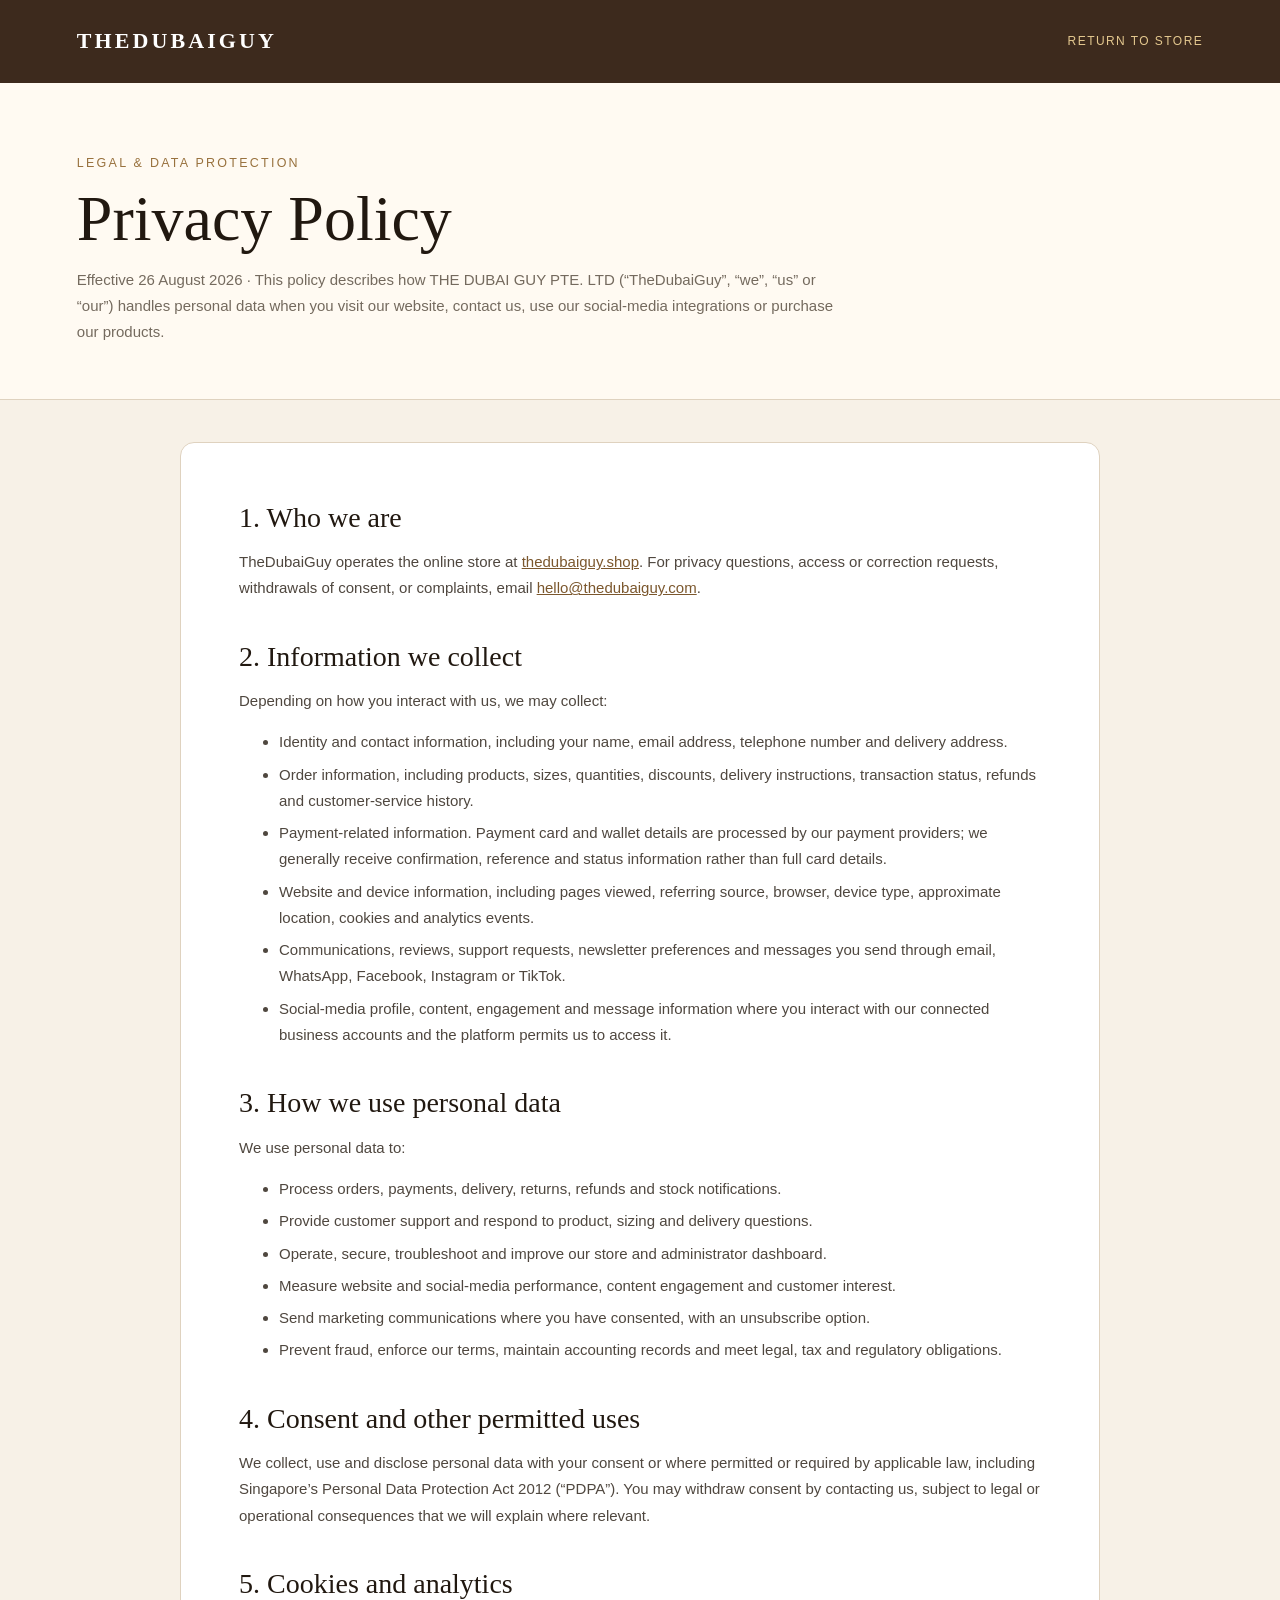
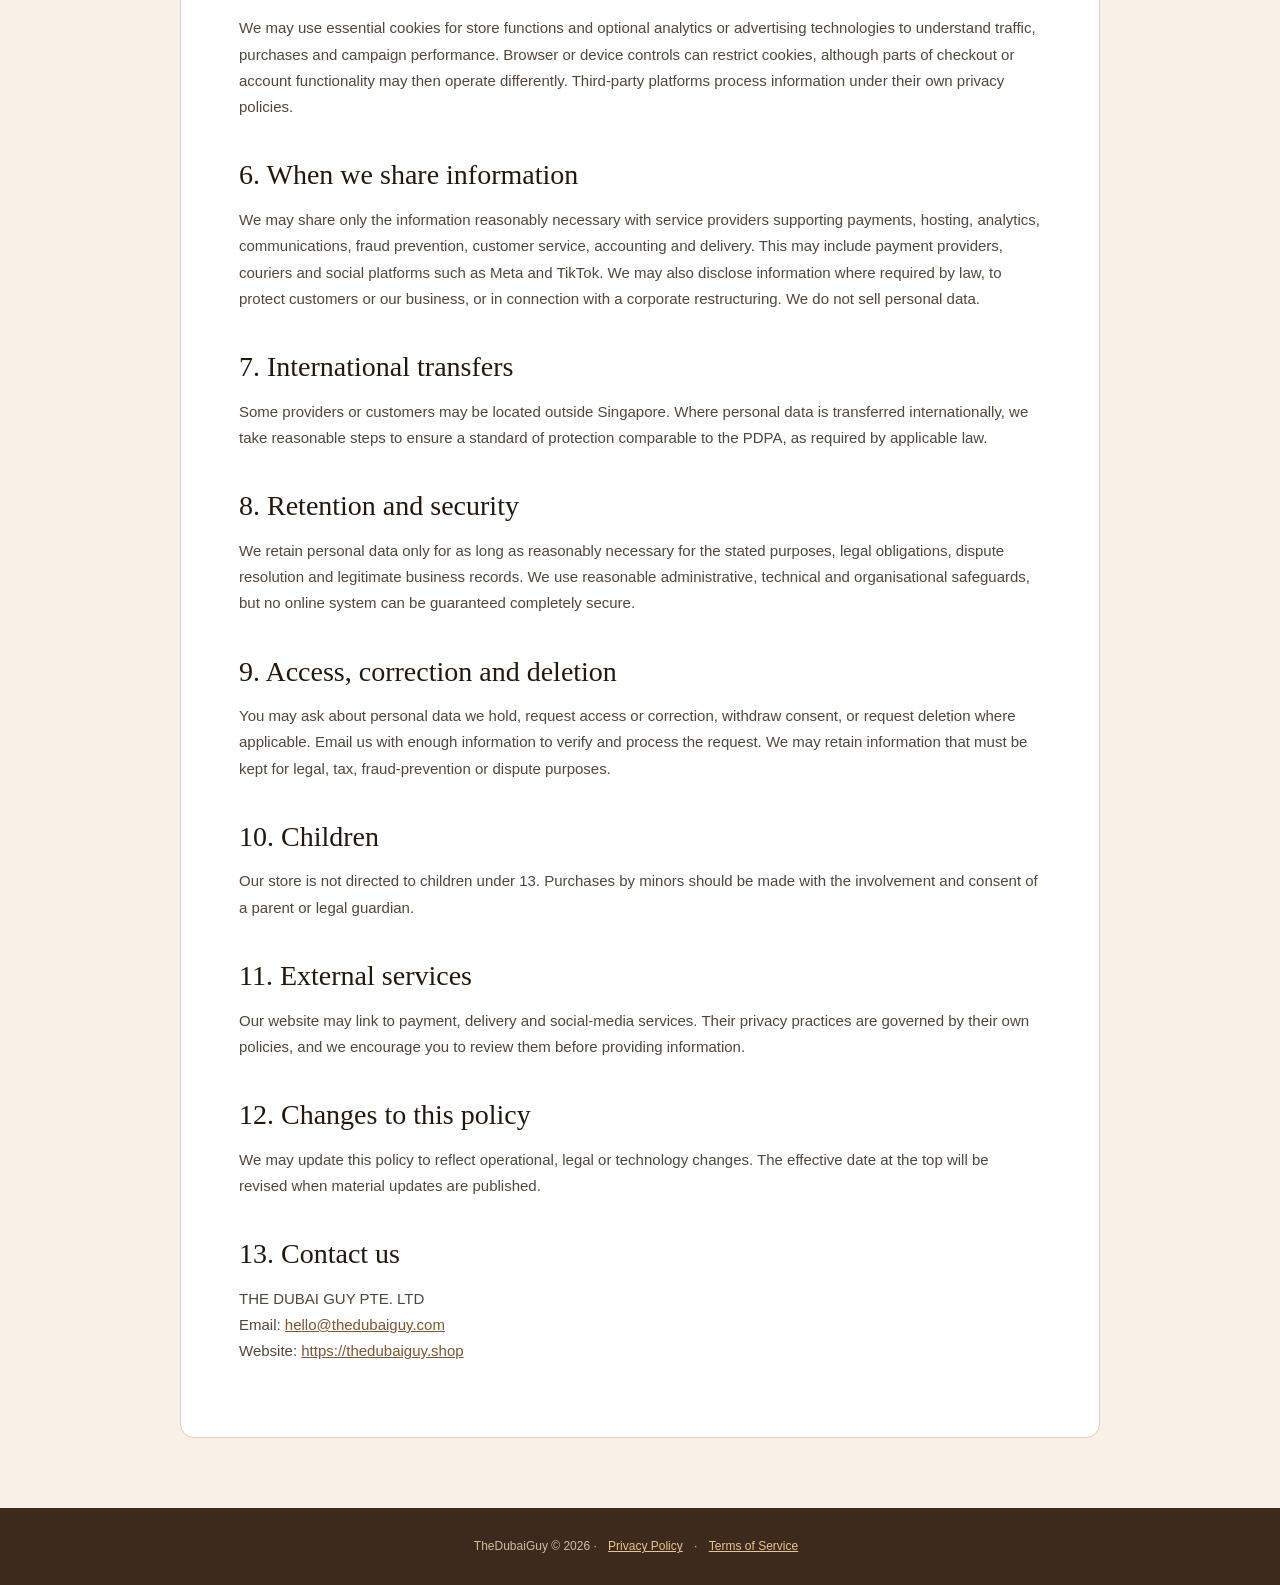
==== privacy-policy.html @ f6c122ce "Add files via upload" ====
<!doctype html>
<html lang="en">
<head>
  <meta charset="utf-8">
  <meta name="viewport" content="width=device-width,initial-scale=1">
  <title>Privacy Policy | TheDubaiGuy</title>
  <meta name="description" content="TheDubaiGuy Privacy Policy explaining how customer and website information is collected, used and protected.">
  <style>
    :root{--ink:#211810;--brown:#3d2a1d;--gold:#b38a4e;--cream:#f7f1e7;--line:#dfd2bf;--muted:#746a5e}*{box-sizing:border-box}body{margin:0;background:var(--cream);color:var(--ink);font:15px/1.75 Arial,sans-serif}header{background:var(--brown);color:#fff;padding:22px 6vw;display:flex;align-items:center;justify-content:space-between;gap:20px}header a{color:#e4c88f;text-decoration:none;font-size:12px;letter-spacing:.12em;text-transform:uppercase}header strong{font-family:Georgia,serif;font-size:22px;letter-spacing:.14em}.hero{padding:66px 6vw 38px;border-bottom:1px solid var(--line);background:#fffaf2}.hero small{color:#98713d;letter-spacing:.18em;text-transform:uppercase}.hero h1{font:500 clamp(38px,6vw,64px)/1 Georgia,serif;margin:12px 0 16px}.hero p{max-width:760px;color:var(--muted)}main{width:min(920px,88vw);margin:42px auto 70px;background:#fff;padding:clamp(24px,5vw,58px);border:1px solid var(--line);border-radius:14px}h2{font:500 28px/1.2 Georgia,serif;margin:38px 0 10px}h2:first-child{margin-top:0}h3{font-size:15px;margin:24px 0 6px}p,li{color:#4f473f}li{margin:6px 0}a{color:#7b572d}footer{text-align:center;padding:28px;background:var(--brown);color:#cdbd9f;font-size:12px}footer a{color:#e4c88f;margin:0 8px}@media(max-width:600px){header{align-items:flex-start;flex-direction:column}.hero{padding-top:45px}main{width:94vw;margin-top:20px}}
  </style>
</head>
<body>
<header><strong>THEDUBAIGUY</strong><a href="store.html">Return to Store</a></header>
<section class="hero"><small>Legal &amp; Data Protection</small><h1>Privacy Policy</h1><p>Effective 26 August 2026 · This policy describes how THE DUBAI GUY PTE. LTD (“TheDubaiGuy”, “we”, “us” or “our”) handles personal data when you visit our website, contact us, use our social-media integrations or purchase our products.</p></section>
<main>
  <h2>1. Who we are</h2>
  <p>TheDubaiGuy operates the online store at <a href="https://thedubaiguy.shop">thedubaiguy.shop</a>. For privacy questions, access or correction requests, withdrawals of consent, or complaints, email <a href="mailto:hello@thedubaiguy.com">hello@thedubaiguy.com</a>.</p>

  <h2>2. Information we collect</h2>
  <p>Depending on how you interact with us, we may collect:</p>
  <ul>
    <li>Identity and contact information, including your name, email address, telephone number and delivery address.</li>
    <li>Order information, including products, sizes, quantities, discounts, delivery instructions, transaction status, refunds and customer-service history.</li>
    <li>Payment-related information. Payment card and wallet details are processed by our payment providers; we generally receive confirmation, reference and status information rather than full card details.</li>
    <li>Website and device information, including pages viewed, referring source, browser, device type, approximate location, cookies and analytics events.</li>
    <li>Communications, reviews, support requests, newsletter preferences and messages you send through email, WhatsApp, Facebook, Instagram or TikTok.</li>
    <li>Social-media profile, content, engagement and message information where you interact with our connected business accounts and the platform permits us to access it.</li>
  </ul>

  <h2>3. How we use personal data</h2>
  <p>We use personal data to:</p>
  <ul>
    <li>Process orders, payments, delivery, returns, refunds and stock notifications.</li>
    <li>Provide customer support and respond to product, sizing and delivery questions.</li>
    <li>Operate, secure, troubleshoot and improve our store and administrator dashboard.</li>
    <li>Measure website and social-media performance, content engagement and customer interest.</li>
    <li>Send marketing communications where you have consented, with an unsubscribe option.</li>
    <li>Prevent fraud, enforce our terms, maintain accounting records and meet legal, tax and regulatory obligations.</li>
  </ul>

  <h2>4. Consent and other permitted uses</h2>
  <p>We collect, use and disclose personal data with your consent or where permitted or required by applicable law, including Singapore’s Personal Data Protection Act 2012 (“PDPA”). You may withdraw consent by contacting us, subject to legal or operational consequences that we will explain where relevant.</p>

  <h2>5. Cookies and analytics</h2>
  <p>We may use essential cookies for store functions and optional analytics or advertising technologies to understand traffic, purchases and campaign performance. Browser or device controls can restrict cookies, although parts of checkout or account functionality may then operate differently. Third-party platforms process information under their own privacy policies.</p>

  <h2>6. When we share information</h2>
  <p>We may share only the information reasonably necessary with service providers supporting payments, hosting, analytics, communications, fraud prevention, customer service, accounting and delivery. This may include payment providers, couriers and social platforms such as Meta and TikTok. We may also disclose information where required by law, to protect customers or our business, or in connection with a corporate restructuring. We do not sell personal data.</p>

  <h2>7. International transfers</h2>
  <p>Some providers or customers may be located outside Singapore. Where personal data is transferred internationally, we take reasonable steps to ensure a standard of protection comparable to the PDPA, as required by applicable law.</p>

  <h2>8. Retention and security</h2>
  <p>We retain personal data only for as long as reasonably necessary for the stated purposes, legal obligations, dispute resolution and legitimate business records. We use reasonable administrative, technical and organisational safeguards, but no online system can be guaranteed completely secure.</p>

  <h2>9. Access, correction and deletion</h2>
  <p>You may ask about personal data we hold, request access or correction, withdraw consent, or request deletion where applicable. Email us with enough information to verify and process the request. We may retain information that must be kept for legal, tax, fraud-prevention or dispute purposes.</p>

  <h2>10. Children</h2>
  <p>Our store is not directed to children under 13. Purchases by minors should be made with the involvement and consent of a parent or legal guardian.</p>

  <h2>11. External services</h2>
  <p>Our website may link to payment, delivery and social-media services. Their privacy practices are governed by their own policies, and we encourage you to review them before providing information.</p>

  <h2>12. Changes to this policy</h2>
  <p>We may update this policy to reflect operational, legal or technology changes. The effective date at the top will be revised when material updates are published.</p>

  <h2>13. Contact us</h2>
  <p>THE DUBAI GUY PTE. LTD<br>Email: <a href="mailto:hello@thedubaiguy.com">hello@thedubaiguy.com</a><br>Website: <a href="https://thedubaiguy.shop">https://thedubaiguy.shop</a></p>
</main>
<footer>TheDubaiGuy © 2026 · <a href="privacy-policy.html">Privacy Policy</a> · <a href="terms-of-service.html">Terms of Service</a></footer>
</body>
</html>
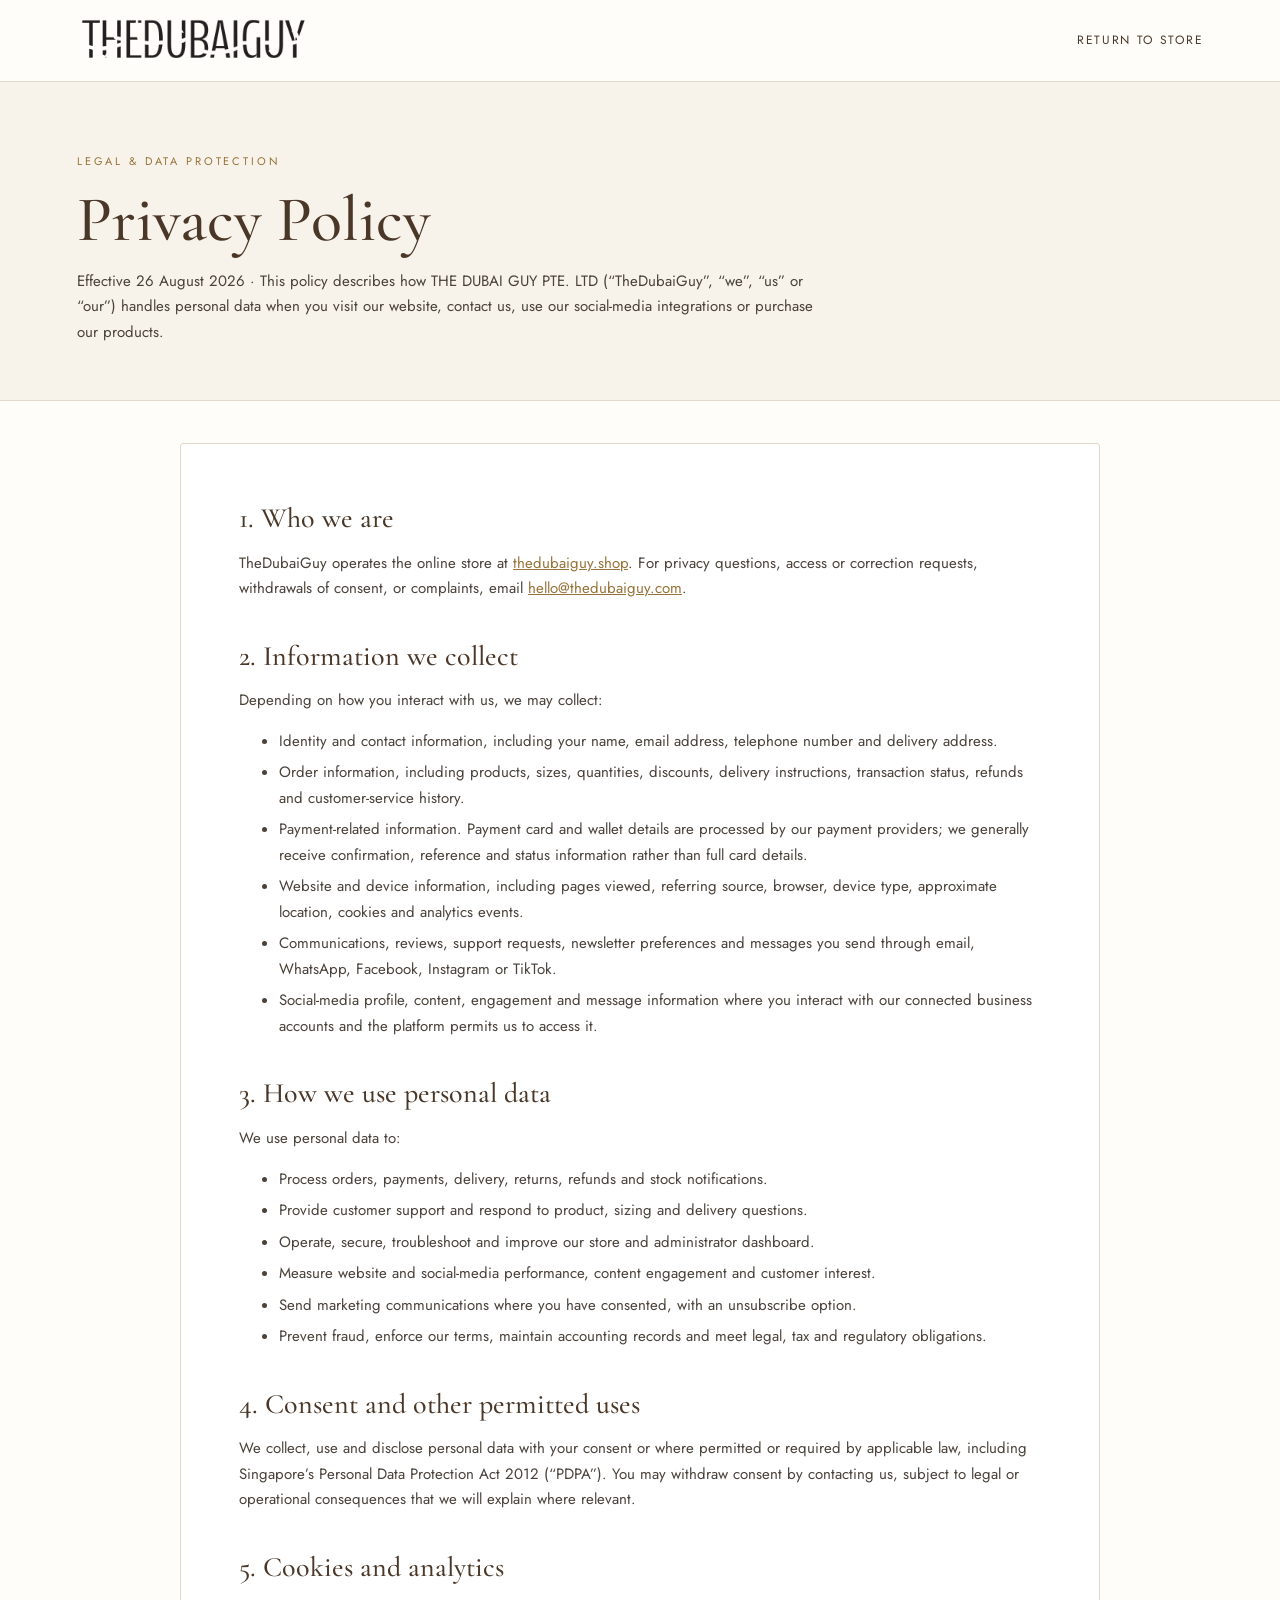
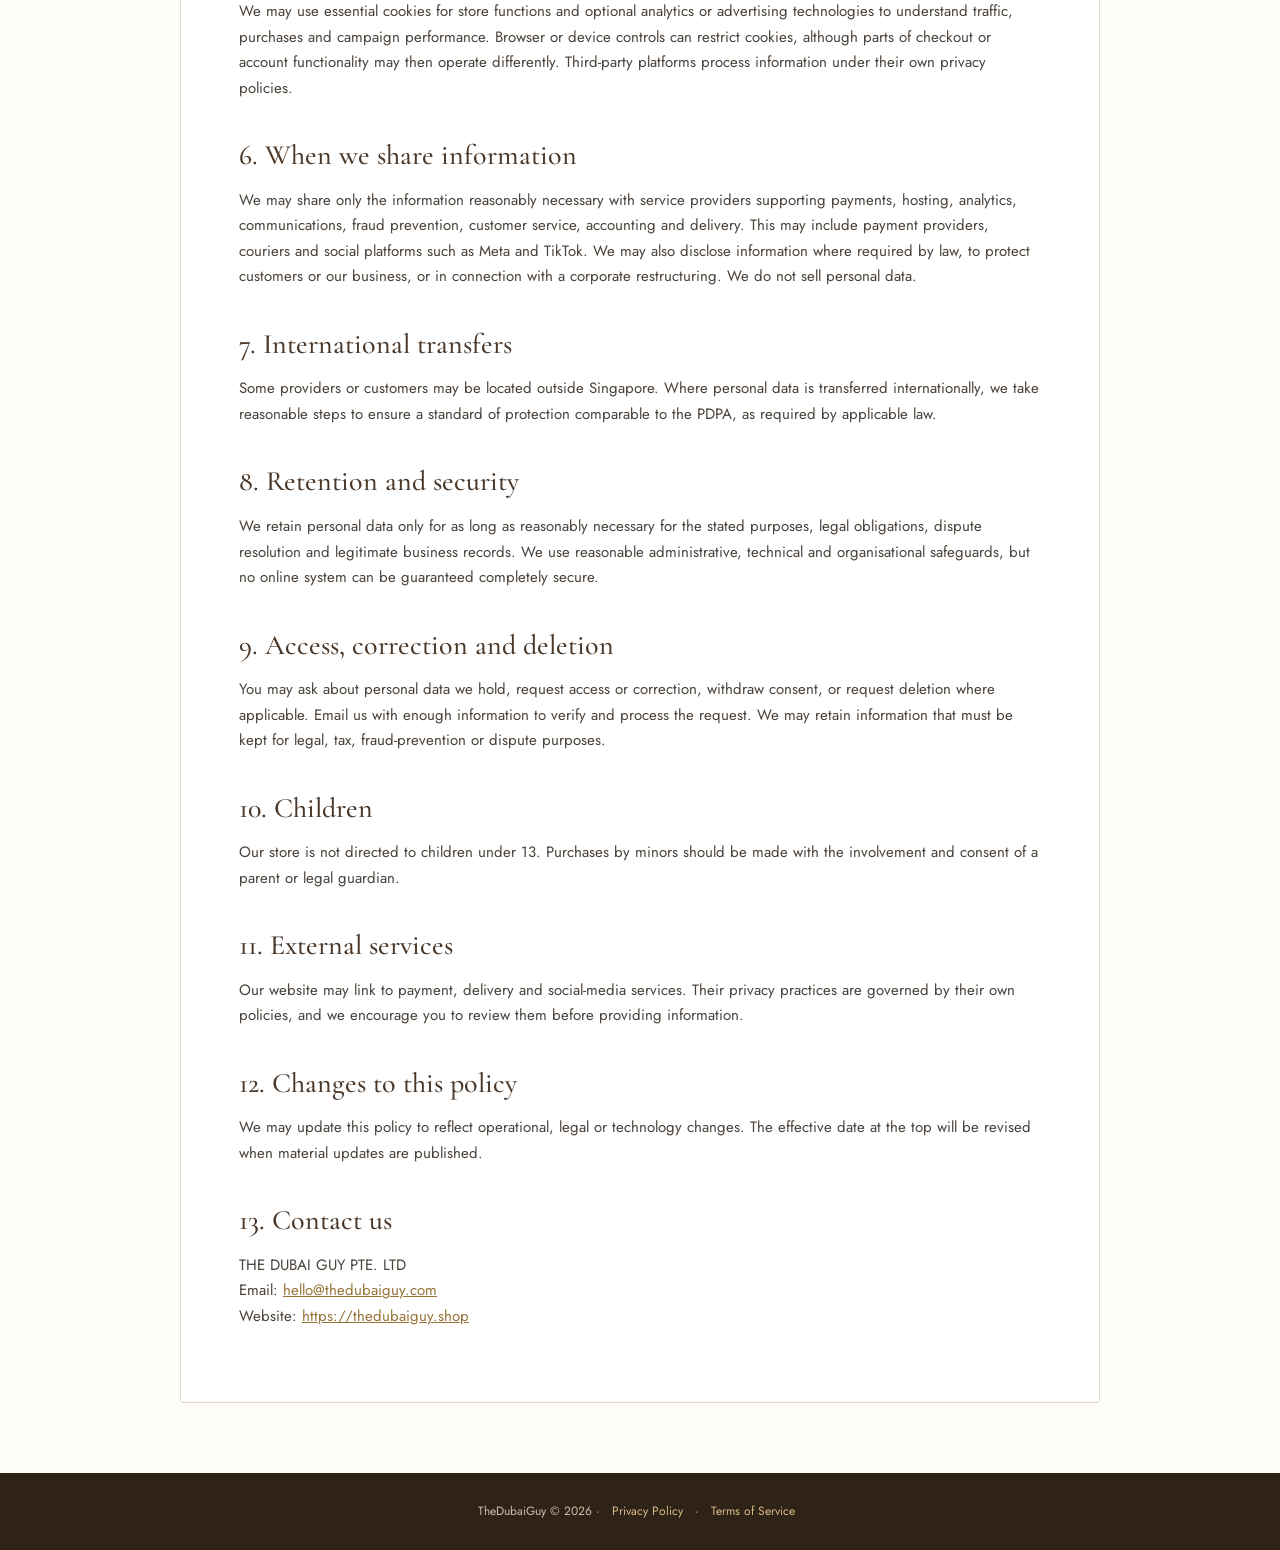
==== commit dc165bca: "Add files via upload" ====
--- a/privacy-policy.html
+++ b/privacy-policy.html
@@ -5,12 +5,15 @@
   <meta name="viewport" content="width=device-width,initial-scale=1">
   <title>Privacy Policy | TheDubaiGuy</title>
   <meta name="description" content="TheDubaiGuy Privacy Policy explaining how customer and website information is collected, used and protected.">
+  <link rel="preconnect" href="https://fonts.googleapis.com">
+  <link rel="preconnect" href="https://fonts.gstatic.com" crossorigin>
+  <link href="https://fonts.googleapis.com/css2?family=Cormorant+Garamond:wght@400;500;600&amp;family=Jost:wght@300;400;500;600&amp;display=swap" rel="stylesheet">
   <style>
-    :root{--ink:#211810;--brown:#3d2a1d;--gold:#b38a4e;--cream:#f7f1e7;--line:#dfd2bf;--muted:#746a5e}*{box-sizing:border-box}body{margin:0;background:var(--cream);color:var(--ink);font:15px/1.75 Arial,sans-serif}header{background:var(--brown);color:#fff;padding:22px 6vw;display:flex;align-items:center;justify-content:space-between;gap:20px}header a{color:#e4c88f;text-decoration:none;font-size:12px;letter-spacing:.12em;text-transform:uppercase}header strong{font-family:Georgia,serif;font-size:22px;letter-spacing:.14em}.hero{padding:66px 6vw 38px;border-bottom:1px solid var(--line);background:#fffaf2}.hero small{color:#98713d;letter-spacing:.18em;text-transform:uppercase}.hero h1{font:500 clamp(38px,6vw,64px)/1 Georgia,serif;margin:12px 0 16px}.hero p{max-width:760px;color:var(--muted)}main{width:min(920px,88vw);margin:42px auto 70px;background:#fff;padding:clamp(24px,5vw,58px);border:1px solid var(--line);border-radius:14px}h2{font:500 28px/1.2 Georgia,serif;margin:38px 0 10px}h2:first-child{margin-top:0}h3{font-size:15px;margin:24px 0 6px}p,li{color:#4f473f}li{margin:6px 0}a{color:#7b572d}footer{text-align:center;padding:28px;background:var(--brown);color:#cdbd9f;font-size:12px}footer a{color:#e4c88f;margin:0 8px}@media(max-width:600px){header{align-items:flex-start;flex-direction:column}.hero{padding-top:45px}main{width:94vw;margin-top:20px}}
+    :root{--ink:#4a3728;--brown:#2f2318;--gold:#b0894f;--cream:#f7f2ea;--paper:#fffdf9;--line:#e2d8c9;--muted:#4a423a}*{box-sizing:border-box}body{margin:0;background:var(--paper);color:var(--ink);font:400 15px/1.7 'Jost',sans-serif;-webkit-font-smoothing:antialiased}header{background:rgba(255,253,249,.96);border-bottom:1px solid var(--line);padding:16px 6vw;display:flex;align-items:center;justify-content:space-between;gap:20px}header a{color:var(--ink);text-decoration:none;font-size:12px;letter-spacing:.14em;text-transform:uppercase}.brand-logo{display:block;width:min(230px,55vw);height:auto}.hero{padding:66px 6vw 40px;border-bottom:1px solid var(--line);background:var(--cream)}.hero small{color:#977339;font-size:11px;letter-spacing:.26em;text-transform:uppercase}.hero h1{font:500 clamp(38px,6vw,64px)/1.05 'Cormorant Garamond',serif;margin:12px 0 16px}.hero p{max-width:760px;color:var(--muted);font-size:15px}main{width:min(920px,88vw);margin:42px auto 70px;background:#fff;padding:clamp(24px,5vw,58px);border:1px solid var(--line);border-radius:3px}h2{font:500 28px/1.2 'Cormorant Garamond',serif;margin:38px 0 10px}h2:first-child{margin-top:0}h3{font:500 15px/1.5 'Jost',sans-serif;margin:24px 0 6px}p,li{color:var(--muted);font-size:15px}li{margin:6px 0}a{color:#977339}footer{text-align:center;padding:28px;background:var(--brown);color:#cbbfa9;font-size:12px}footer a{color:#d9bb84;margin:0 8px;text-decoration:none}@media(max-width:600px){header{padding:14px 18px}.hero{padding:45px 18px 30px}main{width:94vw;margin-top:20px}}
   </style>
 </head>
 <body>
-<header><strong>THEDUBAIGUY</strong><a href="store.html">Return to Store</a></header>
+<header><a href="store.html" aria-label="TheDubaiGuy Store"><img class="brand-logo" src="thedubaiguy-logo.png" alt="TheDubaiGuy"></a><a href="store.html">Return to Store</a></header>
 <section class="hero"><small>Legal &amp; Data Protection</small><h1>Privacy Policy</h1><p>Effective 26 August 2026 · This policy describes how THE DUBAI GUY PTE. LTD (“TheDubaiGuy”, “we”, “us” or “our”) handles personal data when you visit our website, contact us, use our social-media integrations or purchase our products.</p></section>
 <main>
   <h2>1. Who we are</h2>
